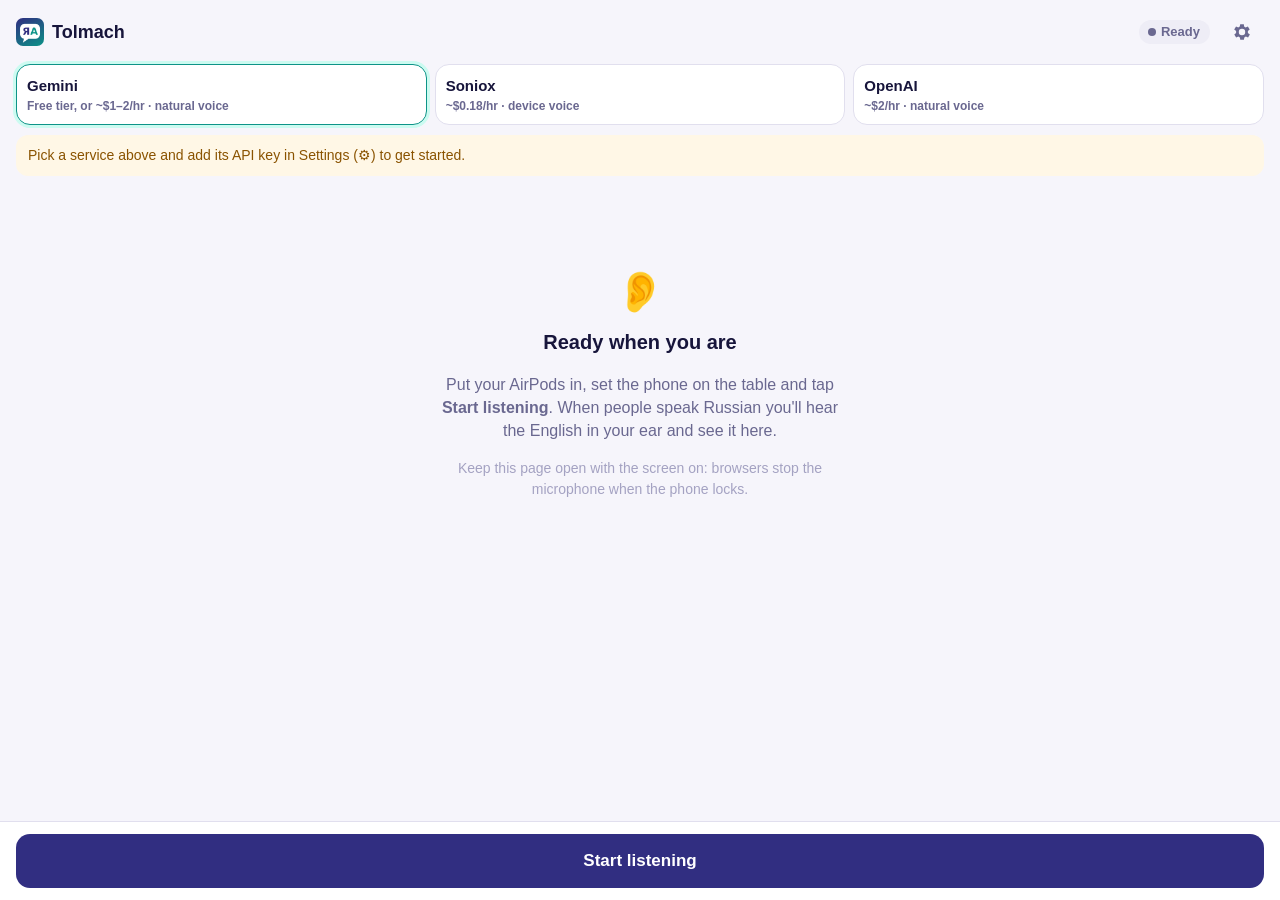
==== tolmach/index.html @ 59b799bd "Add Tolmach: live Russian-to-English translation in the browser Served at https://hazunk.github.io/t" ====
<!doctype html>
<html lang="en">
<head>
  <meta charset="utf-8">
  <meta name="viewport" content="width=device-width, initial-scale=1, viewport-fit=cover">
  <meta name="description" content="Hear Russian conversations in English, live, in your AirPods.">
  <meta name="theme-color" content="#14123a">
  <meta name="apple-mobile-web-app-capable" content="yes">
  <meta name="apple-mobile-web-app-title" content="Tolmach">
  <meta name="apple-mobile-web-app-status-bar-style" content="black-translucent">
  <link rel="manifest" href="manifest.webmanifest">
  <link rel="icon" href="icons/icon-192.png">
  <link rel="apple-touch-icon" href="icons/icon-180.png">
  <title>Tolmach</title>
  <link rel="stylesheet" href="styles.css">
  <script type="module" src="app.js"></script>
</head>
<body>
  <header class="topbar">
    <div class="brand">
      <img src="icons/icon-192.png" alt="" width="28" height="28">
      <span>Tolmach</span>
    </div>
    <span id="status" class="pill" data-phase="idle">Ready</span>
    <button id="open-settings" class="icon-button" aria-label="Settings">
      <svg viewBox="0 0 24 24" aria-hidden="true"><path d="M19.4 13a7.5 7.5 0 0 0 0-2l2-1.6-2-3.4-2.4 1a7.6 7.6 0 0 0-1.7-1L15 3.5h-4l-.4 2.5a7.6 7.6 0 0 0-1.7 1l-2.4-1-2 3.4L6.6 11a7.5 7.5 0 0 0 0 2l-2 1.6 2 3.4 2.4-1a7.6 7.6 0 0 0 1.7 1l.4 2.5h4l.4-2.5a7.6 7.6 0 0 0 1.7-1l2.4 1 2-3.4zM13 15.5a3.5 3.5 0 1 1 0-7 3.5 3.5 0 0 1 0 7z" transform="translate(-1 0)"/></svg>
    </button>
  </header>

  <section id="engine-picker" class="engines" role="radiogroup" aria-label="Translation engine"></section>

  <div id="banner" class="banner" hidden></div>

  <main id="transcript" class="transcript" aria-live="polite">
    <div id="empty" class="empty">
      <div class="empty-icon" aria-hidden="true">👂</div>
      <h2>Ready when you are</h2>
      <p>Put your AirPods in, set the phone on the table and tap <b>Start listening</b>. When people speak Russian you'll hear the English in your ear and see it here.</p>
      <p class="muted">Keep this page open with the screen on: browsers stop the microphone when the phone locks.</p>
    </div>
    <ol id="segments" class="segments"></ol>
    <div id="interim" class="interim" hidden></div>
  </main>

  <footer class="controls">
    <button id="start" class="primary">Start listening</button>
    <div id="running" class="running" hidden>
      <div id="meter" class="meter" aria-label="Microphone level"><i></i><i></i><i></i><i></i><i></i></div>
      <button id="mute" class="icon-button" aria-label="Mute voice" aria-pressed="false">
        <svg viewBox="0 0 24 24" aria-hidden="true"><path class="on" d="M4 9v6h4l5 4V5L8 9H4zm12.5 3a4.5 4.5 0 0 0-2.5-4v8a4.5 4.5 0 0 0 2.5-4zM14 3.2v2.1a7 7 0 0 1 0 13.4v2.1a9 9 0 0 0 0-17.6z"/><path class="off" d="M4 9v6h4l5 4V5L8 9H4zm12.6 3 2.7-2.7-1.4-1.4-2.7 2.7-2.7-2.7-1.4 1.4 2.7 2.7-2.7 2.7 1.4 1.4 2.7-2.7 2.7 2.7 1.4-1.4z"/></svg>
      </button>
      <button id="skip" class="icon-button" aria-label="Skip to latest speech" disabled>
        <svg viewBox="0 0 24 24" aria-hidden="true"><path d="M5 6v12l8.5-6zM14 6v12l8.5-6z" transform="translate(-1.5 0)"/></svg>
        <span id="backlog"></span>
      </button>
      <button id="stop" class="stop">Stop</button>
    </div>
    <div id="stats" class="stats" hidden></div>
  </footer>

  <dialog id="settings">
    <form method="dialog" class="sheet">
      <header class="sheet-header">
        <h2>Settings</h2>
        <button class="text-button" value="done">Done</button>
      </header>

      <fieldset>
        <legend>API keys</legend>
        <p class="hint">Keys are saved only in this browser on this device. Each service bills you directly.</p>
        <label>Google Gemini <a target="_blank" rel="noopener" href="https://aistudio.google.com/apikey">get a key</a>
          <input id="key-gemini" type="password" autocomplete="off" spellcheck="false" placeholder="AIza…">
        </label>
        <label>Soniox <a target="_blank" rel="noopener" href="https://console.soniox.com">get a key</a>
          <input id="key-soniox" type="password" autocomplete="off" spellcheck="false" placeholder="Soniox API key">
        </label>
        <label>OpenAI <a target="_blank" rel="noopener" href="https://platform.openai.com/api-keys">get a key</a>
          <input id="key-openai" type="password" autocomplete="off" spellcheck="false" placeholder="sk-…">
        </label>
      </fieldset>

      <fieldset>
        <legend>Listening</legend>
        <label>Microphone
          <select id="mic"><option value="">Default</option></select>
        </label>
        <label>English voice <span class="hint-inline">(Soniox reads translations with your device's voice)</span>
          <select id="voice"><option value="">Best available</option></select>
        </label>
      </fieldset>

      <fieldset>
        <legend>In your ear</legend>
        <label class="toggle"><input id="catch-up" type="checkbox"> Speed up to catch up</label>
        <label class="toggle"><input id="skip-english" type="checkbox"> Don't repeat English</label>
        <label class="toggle"><input id="show-source" type="checkbox"> Show the Russian original</label>
        <label>Stop after silence
          <select id="auto-stop">
            <option value="5">5 minutes</option>
            <option value="15">15 minutes</option>
            <option value="30">30 minutes</option>
            <option value="0">Never</option>
          </select>
        </label>
      </fieldset>

      <p class="hint">While listening, microphone audio goes to the service you picked. Nothing is recorded or saved here; the transcript disappears when you clear it or reload.</p>
    </form>
  </dialog>
</body>
</html>
---- tolmach/styles.css ----
:root {
  --bg: #f6f5fb;
  --surface: #ffffff;
  --surface-2: #eeedf6;
  --text: #17153b;
  --muted: #6a6890;
  --faint: #a4a2c2;
  --line: #e1dfee;
  --brand: #312e81;
  --accent: #0d9488;
  --accent-soft: #ccfbf1;
  --danger: #dc2626;
  --warn-bg: #fff7e6;
  --warn-text: #8a5300;
  --error-bg: #fdecec;
  --radius: 14px;
  color-scheme: light;
}

@media (prefers-color-scheme: dark) {
  :root {
    --bg: #0f0e24;
    --surface: #18173a;
    --surface-2: #222048;
    --text: #f1f0ff;
    --muted: #a9a7cf;
    --faint: #6b6994;
    --line: #2c2a58;
    --brand: #a5b4fc;
    --accent: #2dd4bf;
    --accent-soft: #123e3b;
    --danger: #f87171;
    --warn-bg: #3a2c10;
    --warn-text: #ffd48a;
    --error-bg: #3d1717;
    color-scheme: dark;
  }
}

* {
  box-sizing: border-box;
}

html,
body {
  height: 100%;
}

body {
  margin: 0;
  display: flex;
  flex-direction: column;
  background: var(--bg);
  color: var(--text);
  font: 16px/1.45 -apple-system, BlinkMacSystemFont, "SF Pro Text", "Segoe UI", Roboto, sans-serif;
  -webkit-font-smoothing: antialiased;
  padding: env(safe-area-inset-top) env(safe-area-inset-right) 0 env(safe-area-inset-left);
}

button {
  font: inherit;
  color: inherit;
  cursor: pointer;
}

svg {
  width: 22px;
  height: 22px;
  fill: currentColor;
}

/* Header */

.topbar {
  display: flex;
  align-items: center;
  gap: 10px;
  padding: 10px 16px;
}

.brand {
  display: flex;
  align-items: center;
  gap: 8px;
  font-weight: 700;
  font-size: 18px;
  margin-right: auto;
}

.brand img {
  border-radius: 7px;
}

.pill {
  font-size: 13px;
  font-weight: 600;
  padding: 3px 10px 3px 22px;
  border-radius: 999px;
  background: var(--surface-2);
  color: var(--muted);
  position: relative;
}

.pill::before {
  content: "";
  position: absolute;
  left: 9px;
  top: 50%;
  width: 8px;
  height: 8px;
  margin-top: -4px;
  border-radius: 50%;
  background: currentColor;
}

.pill[data-phase="live"] {
  background: var(--accent-soft);
  color: var(--accent);
}

.pill[data-phase="starting"],
.pill[data-phase="reconnecting"] {
  background: var(--warn-bg);
  color: var(--warn-text);
}

.pill[data-phase="failed"] {
  background: var(--error-bg);
  color: var(--danger);
}

.icon-button {
  display: inline-flex;
  align-items: center;
  justify-content: center;
  gap: 4px;
  min-width: 44px;
  height: 44px;
  padding: 0 10px;
  border: 1px solid var(--line);
  border-radius: 12px;
  background: var(--surface);
}

.icon-button:disabled {
  opacity: 0.4;
  cursor: default;
}

#open-settings {
  border: none;
  background: none;
  color: var(--muted);
}

/* Engine picker */

.engines {
  display: grid;
  grid-template-columns: repeat(3, 1fr);
  gap: 8px;
  padding: 0 16px 10px;
}

.engine {
  position: relative;
  display: flex;
  flex-direction: column;
  gap: 2px;
  padding: 10px;
  border: 1.5px solid var(--line);
  border-radius: var(--radius);
  background: var(--surface);
  cursor: pointer;
  min-width: 0;
}

.engine input {
  position: absolute;
  opacity: 0;
  pointer-events: none;
}

.engine-name {
  font-weight: 650;
  font-size: 15px;
}

.engine-meta {
  font-size: 12px;
  color: var(--muted);
  line-height: 1.3;
}

.engine:has(input:checked) {
  border-color: var(--accent);
  box-shadow: 0 0 0 3px var(--accent-soft);
}

.engine:has(input:focus-visible) {
  outline: 2px solid var(--accent);
  outline-offset: 2px;
}

.engines.locked .engine:not(:has(input:checked)) {
  opacity: 0.45;
  cursor: default;
}

/* Banner */

.banner {
  margin: 0 16px 10px;
  padding: 10px 12px;
  border-radius: 12px;
  font-size: 14px;
}

.banner.info {
  background: var(--warn-bg);
  color: var(--warn-text);
}

.banner.error {
  background: var(--error-bg);
  color: var(--danger);
}

/* Transcript */

.transcript {
  flex: 1;
  overflow-y: auto;
  padding: 4px 16px 16px;
  -webkit-overflow-scrolling: touch;
}

.empty {
  max-width: 420px;
  margin: 8vh auto 0;
  text-align: center;
  color: var(--muted);
}

.empty h2 {
  color: var(--text);
  margin: 8px 0;
  font-size: 20px;
}

.empty-icon {
  font-size: 40px;
}

.muted {
  font-size: 14px;
  color: var(--faint);
}

.segments {
  list-style: none;
  margin: 0;
  padding: 0;
  display: flex;
  flex-direction: column;
  gap: 18px;
}

.segment p {
  margin: 0;
}

.segment .translation {
  font-size: 21px;
  font-weight: 560;
  line-height: 1.35;
}

.segment .translation.pending {
  color: var(--faint);
}

.segment .source {
  margin-top: 4px;
  color: var(--muted);
  font-size: 15px;
}

.segment .meta {
  margin-top: 4px;
  color: var(--faint);
  font-size: 12px;
}

.interim {
  margin-top: 14px;
  color: var(--faint);
  font-size: 17px;
  font-style: italic;
}

/* Controls */

.controls {
  border-top: 1px solid var(--line);
  background: var(--surface);
  padding: 12px 16px calc(12px + env(safe-area-inset-bottom));
}

.primary {
  width: 100%;
  height: 54px;
  border: none;
  border-radius: var(--radius);
  background: var(--brand);
  color: #fff;
  font-weight: 700;
  font-size: 17px;
}

@media (prefers-color-scheme: dark) {
  .primary {
    color: #14123a;
  }
}

.running {
  display: flex;
  align-items: center;
  gap: 10px;
}

.running[hidden],
.primary[hidden] {
  display: none;
}

.stop {
  margin-left: auto;
  height: 44px;
  padding: 0 20px;
  border: none;
  border-radius: 12px;
  background: var(--danger);
  color: #fff;
  font-weight: 700;
}

#mute[aria-pressed="false"] .off,
#mute[aria-pressed="true"] .on {
  display: none;
}

#mute[aria-pressed="true"] {
  color: var(--danger);
}

#backlog {
  font-size: 13px;
  font-variant-numeric: tabular-nums;
}

.meter {
  display: flex;
  align-items: flex-end;
  gap: 3px;
  height: 28px;
  padding: 0 4px;
}

.meter i {
  width: 5px;
  border-radius: 2px;
  background: var(--line);
  transition: background 80ms linear;
}

.meter i:nth-child(1) { height: 8px; }
.meter i:nth-child(2) { height: 12px; }
.meter i:nth-child(3) { height: 16px; }
.meter i:nth-child(4) { height: 20px; }
.meter i:nth-child(5) { height: 24px; }

.meter i.lit {
  background: var(--accent);
}

.stats {
  margin-top: 8px;
  font-size: 12px;
  color: var(--muted);
  font-variant-numeric: tabular-nums;
  white-space: nowrap;
  overflow: hidden;
  text-overflow: ellipsis;
}

/* Settings */

dialog {
  width: min(560px, 100%);
  max-height: 100%;
  margin: auto auto 0;
  padding: 0;
  border: none;
  border-radius: 20px 20px 0 0;
  background: var(--bg);
  color: var(--text);
}

@media (min-width: 640px) {
  dialog {
    margin: auto;
    border-radius: 20px;
  }
}

dialog::backdrop {
  background: rgb(0 0 0 / 0.45);
}

.sheet {
  padding: 0 16px calc(20px + env(safe-area-inset-bottom));
}

.sheet-header {
  position: sticky;
  top: 0;
  display: flex;
  align-items: center;
  justify-content: space-between;
  padding: 14px 0 8px;
  background: var(--bg);
}

.sheet-header h2 {
  margin: 0;
  font-size: 18px;
}

.text-button {
  border: none;
  background: none;
  color: var(--accent);
  font-weight: 700;
  font-size: 16px;
  padding: 8px 0 8px 12px;
}

fieldset {
  margin: 0 0 14px;
  padding: 12px;
  border: none;
  border-radius: var(--radius);
  background: var(--surface);
  display: flex;
  flex-direction: column;
  gap: 12px;
}

legend {
  float: left;
  width: 100%;
  padding: 0;
  font-size: 13px;
  font-weight: 700;
  text-transform: uppercase;
  letter-spacing: 0.04em;
  color: var(--muted);
}

label {
  display: flex;
  flex-direction: column;
  gap: 6px;
  font-size: 15px;
  font-weight: 560;
}

label a {
  font-weight: 400;
  font-size: 13px;
  color: var(--accent);
}

label.toggle {
  flex-direction: row;
  align-items: center;
  gap: 10px;
}

input[type="password"],
select {
  width: 100%;
  height: 44px;
  padding: 0 12px;
  border: 1px solid var(--line);
  border-radius: 10px;
  background: var(--bg);
  color: var(--text);
  font: inherit;
  font-weight: 400;
}

input[type="checkbox"] {
  width: 22px;
  height: 22px;
  accent-color: var(--accent);
}

.hint {
  margin: 0 0 6px;
  font-size: 13px;
  color: var(--muted);
}

.hint-inline {
  font-weight: 400;
  font-size: 12px;
  color: var(--muted);
}

@media (max-width: 380px) {
  .engines {
    gap: 6px;
  }
  .engine {
    padding: 8px;
  }
  .engine-name {
    font-size: 14px;
  }
}

input:focus-visible,
select:focus-visible,
button:focus-visible {
  outline: 2px solid var(--accent);
  outline-offset: 1px;
}
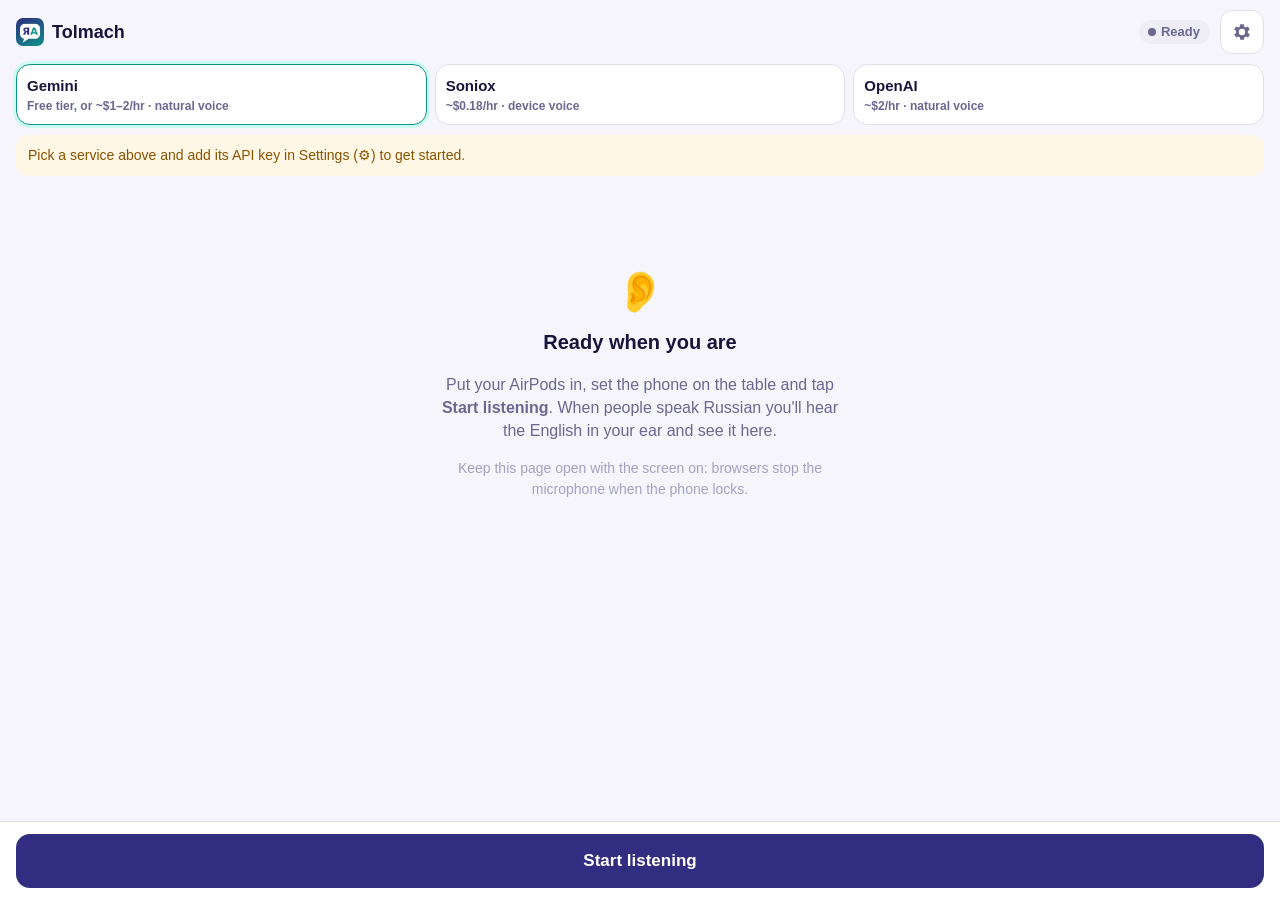
==== commit da4dbfdd: "Update Tolmach: settings Done button clears the status bar Co-Authored-By: Claude Opus 5.5 <noreply@" ====
--- a/tolmach/index.html
+++ b/tolmach/index.html
@@ -62,14 +62,14 @@
     <form method="dialog" class="sheet">
       <header class="sheet-header">
         <h2>Settings</h2>
-        <button class="text-button" value="done">Done</button>
+        <button class="done-button" value="done">Done</button>
       </header>
 
       <fieldset>
         <legend>API keys</legend>
         <p class="hint">Keys are saved only in this browser on this device. Each service bills you directly.</p>
         <label>Google Gemini <a target="_blank" rel="noopener" href="https://aistudio.google.com/apikey">get a key</a>
-          <input id="key-gemini" type="password" autocomplete="off" spellcheck="false" placeholder="AIza…">
+          <input id="key-gemini" type="password" autocomplete="off" spellcheck="false" placeholder="Gemini API key">
         </label>
         <label>Soniox <a target="_blank" rel="noopener" href="https://console.soniox.com">get a key</a>
           <input id="key-soniox" type="password" autocomplete="off" spellcheck="false" placeholder="Soniox API key">
@@ -105,6 +105,8 @@
       </fieldset>
 
       <p class="hint">While listening, microphone audio goes to the service you picked. Nothing is recorded or saved here; the transcript disappears when you clear it or reload.</p>
+
+      <button class="primary" value="done">Done</button>
     </form>
   </dialog>
 </body>
--- a/tolmach/styles.css
+++ b/tolmach/styles.css
@@ -14,6 +14,10 @@
   --warn-text: #8a5300;
   --error-bg: #fdecec;
   --radius: 14px;
+  --safe-top: env(safe-area-inset-top, 0px);
+  --safe-right: env(safe-area-inset-right, 0px);
+  --safe-bottom: env(safe-area-inset-bottom, 0px);
+  --safe-left: env(safe-area-inset-left, 0px);
   color-scheme: light;
 }
 
@@ -54,7 +58,7 @@
   color: var(--text);
   font: 16px/1.45 -apple-system, BlinkMacSystemFont, "SF Pro Text", "Segoe UI", Roboto, sans-serif;
   -webkit-font-smoothing: antialiased;
-  padding: env(safe-area-inset-top) env(safe-area-inset-right) 0 env(safe-area-inset-left);
+  padding: var(--safe-top) var(--safe-right) 0 var(--safe-left);
 }
 
 button {
@@ -148,8 +152,6 @@
 }
 
 #open-settings {
-  border: none;
-  background: none;
   color: var(--muted);
 }
 
@@ -304,7 +306,7 @@
 .controls {
   border-top: 1px solid var(--line);
   background: var(--surface);
-  padding: 12px 16px calc(12px + env(safe-area-inset-bottom));
+  padding: 12px 16px calc(12px + var(--safe-bottom));
 }
 
 .primary {
@@ -397,19 +399,27 @@
 
 /* Settings */
 
+/* Phones: a full-screen sheet that keeps clear of the status bar and home indicator. */
 dialog {
-  width: min(560px, 100%);
+  width: 100%;
+  max-width: 100%;
+  height: 100%;
   max-height: 100%;
-  margin: auto auto 0;
+  margin: 0;
   padding: 0;
   border: none;
-  border-radius: 20px 20px 0 0;
+  border-radius: 0;
   background: var(--bg);
   color: var(--text);
+  overflow-y: auto;
+  overscroll-behavior: contain;
 }
 
 @media (min-width: 640px) {
   dialog {
+    width: min(560px, calc(100% - 48px));
+    height: auto;
+    max-height: calc(100% - 64px);
     margin: auto;
     border-radius: 20px;
   }
@@ -420,16 +430,18 @@
 }
 
 .sheet {
-  padding: 0 16px calc(20px + env(safe-area-inset-bottom));
+  padding: 0 calc(16px + var(--safe-right)) calc(24px + var(--safe-bottom)) calc(16px + var(--safe-left));
 }
 
 .sheet-header {
   position: sticky;
   top: 0;
+  z-index: 1;
   display: flex;
   align-items: center;
   justify-content: space-between;
-  padding: 14px 0 8px;
+  gap: 12px;
+  padding: calc(12px + var(--safe-top)) 0 12px;
   background: var(--bg);
 }
 
@@ -438,13 +450,29 @@
   font-size: 18px;
 }
 
-.text-button {
+.done-button {
+  min-width: 88px;
+  height: 44px;
+  padding: 0 20px;
   border: none;
-  background: none;
-  color: var(--accent);
+  border-radius: 999px;
+  background: var(--accent);
+  color: #fff;
   font-weight: 700;
   font-size: 16px;
-  padding: 8px 0 8px 12px;
+}
+
+.sheet .primary {
+  margin-top: 4px;
+  background: var(--accent);
+  color: #fff;
+}
+
+@media (prefers-color-scheme: dark) {
+  .done-button,
+  .sheet .primary {
+    color: #0f0e24;
+  }
 }
 
 fieldset {
